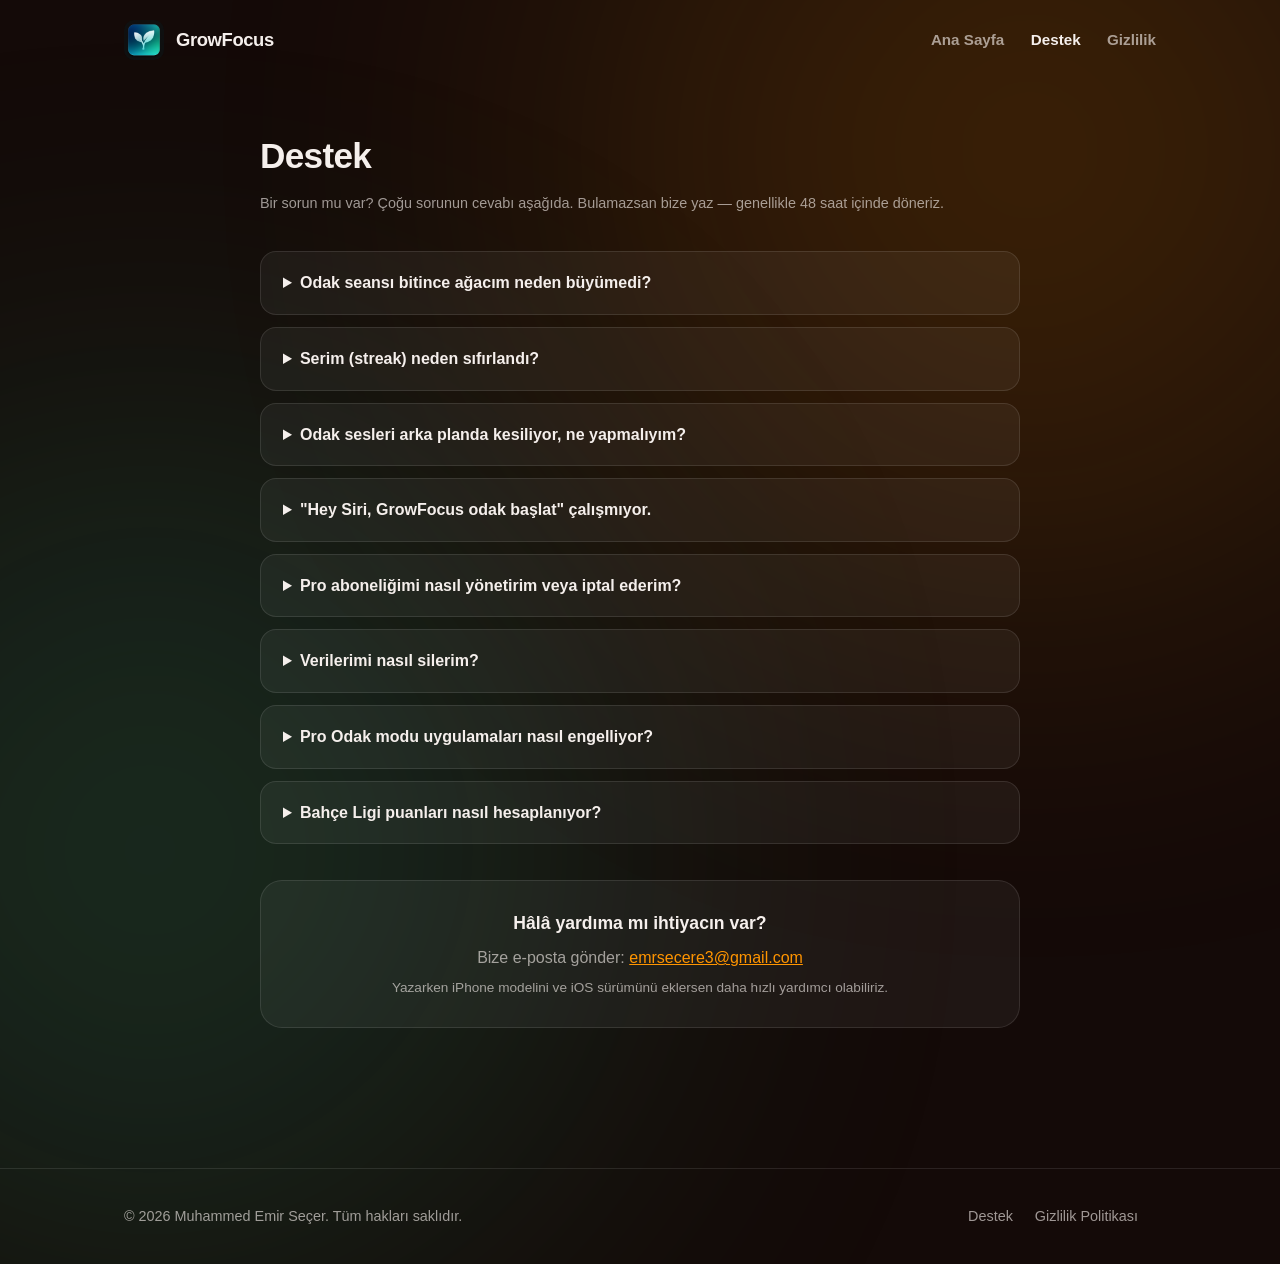
==== destek.html @ 47565175 "GrowFocus web sitesi: ana sayfa, destek, gizlilik politikası Co-Authored-By: Claude Fable 5 <noreply" ====
<!DOCTYPE html>
<html lang="tr">
<head>
<meta charset="UTF-8">
<meta name="viewport" content="width=device-width, initial-scale=1.0">
<title>Destek — GrowFocus</title>
<meta name="description" content="GrowFocus destek sayfası: sık sorulan sorular ve iletişim.">
<link rel="icon" href="assets/icon.png">
<link rel="stylesheet" href="style.css">
</head>
<body>
<div class="glow ember"></div>
<div class="glow leaf"></div>

<header class="wrap">
  <nav>
    <a class="brand" href="index.html"><img src="assets/icon.png" alt="GrowFocus"><span>GrowFocus</span></a>
    <div class="links">
      <a href="index.html">Ana Sayfa</a>
      <a href="destek.html" class="active">Destek</a>
      <a href="gizlilik.html">Gizlilik</a>
    </div>
  </nav>
</header>

<main class="wrap page">
  <h1>Destek</h1>
  <p class="updated">Bir sorun mu var? Çoğu sorunun cevabı aşağıda. Bulamazsan bize yaz — genellikle 48 saat içinde döneriz.</p>

  <div class="faq">
    <details>
      <summary>Odak seansı bitince ağacım neden büyümedi?</summary>
      <p>Ağacın dikilmesi için seansın tamamlanması gerekir. Seansı erken sıfırlarsan ağaç dikilmez. İnternet bağlantın yoksa seans cihazında saklanır ve bağlantı gelince bahçene işlenir.</p>
    </details>
    <details>
      <summary>Serim (streak) neden sıfırlandı?</summary>
      <p>Seri, arka arkaya her gün en az bir seans tamamlamana bağlıdır. Bir günü kaçırırsan seri yeniden başlar. Gün geçişleri cihazının saat dilimine göre hesaplanır.</p>
    </details>
    <details>
      <summary>Odak sesleri arka planda kesiliyor, ne yapmalıyım?</summary>
      <p>GrowFocus arka planda ses çalmayı destekler. Kesilme yaşarsan uygulamanın güncel sürümde olduğundan emin ol ve cihazını yeniden başlatmayı dene. Düşük Güç Modu bazı cihazlarda arka plan sesini etkileyebilir.</p>
    </details>
    <details>
      <summary>"Hey Siri, GrowFocus odak başlat" çalışmıyor.</summary>
      <p>Uygulamayı en az bir kez açtıktan sonra kısayollar Siri'ye kaydolur. Ayarlar → Siri ile Hızlı Başlat bölümünden başlatılacak süreyi seçebilirsin. Komut, uygulama açılmadan arka planda çalışır.</p>
    </details>
    <details>
      <summary>Pro aboneliğimi nasıl yönetirim veya iptal ederim?</summary>
      <p>Abonelikler Apple hesabın üzerinden yürür. iPhone'da Ayarlar → [Adın] → Abonelikler bölümünden yönetebilir veya iptal edebilirsin. İptal, mevcut dönemin sonunda geçerli olur.</p>
    </details>
    <details>
      <summary>Verilerimi nasıl silerim?</summary>
      <p>Uygulama içinden Profil → Ayarlar → Tehlikeli Bölge → "Hesabı sil" adımıyla hesabını ve tüm verilerini kalıcı olarak silebilirsin. Bu işlem geri alınamaz.</p>
    </details>
    <details>
      <summary>Pro Odak modu uygulamaları nasıl engelliyor?</summary>
      <p>Pro Odak, Apple'ın Ekran Süresi (Family Controls) iznini kullanır. İzni verdikten sonra engellenecek uygulamaları seçersin; odak sırasında bu uygulamalar kilitlenir. İzin verileri cihazında kalır.</p>
    </details>
    <details>
      <summary>Bahçe Ligi puanları nasıl hesaplanıyor?</summary>
      <p>Haftalık odak dakikaların bahçe puanına dönüşür. Her hafta yeni sezon başlar; puanına göre Filiz'den zirveye beş lig arasında ilerlersin.</p>
    </details>
  </div>

  <div class="contact-card">
    <b>Hâlâ yardıma mı ihtiyacın var?</b>
    <p style="margin-top:8px">Bize e-posta gönder: <a href="mailto:emrsecere3@gmail.com?subject=GrowFocus%20Destek">emrsecere3@gmail.com</a></p>
    <p style="font-size:0.85rem; margin-top:6px">Yazarken iPhone modelini ve iOS sürümünü eklersen daha hızlı yardımcı olabiliriz.</p>
  </div>
</main>

<footer>
  <div class="wrap">
    <div>© 2026 Muhammed Emir Seçer. Tüm hakları saklıdır.</div>
    <div>
      <a href="destek.html">Destek</a>
      <a href="gizlilik.html">Gizlilik Politikası</a>
    </div>
  </div>
</footer>
</body>
</html>
---- style.css ----
:root {
  --bg: #140a08;
  --bg2: #1e0f0a;
  --card: rgba(255, 255, 255, 0.05);
  --border: rgba(255, 255, 255, 0.10);
  --text: #f5efe c;
  --text: #f5efec;
  --muted: rgba(245, 239, 236, 0.62);
  --ember1: #ff9500;
  --ember2: #ff3b30;
  --leaf: #34d399;
  --radius: 22px;
  font-size: 16px;
}

* { margin: 0; padding: 0; box-sizing: border-box; }

body {
  background: var(--bg);
  color: var(--text);
  font-family: -apple-system, BlinkMacSystemFont, "SF Pro Rounded", "Segoe UI", Roboto, sans-serif;
  line-height: 1.6;
  overflow-x: hidden;
}

.glow {
  position: fixed;
  width: 900px; height: 900px;
  border-radius: 50%;
  filter: blur(180px);
  opacity: 0.16;
  pointer-events: none;
  z-index: 0;
}
.glow.ember { background: var(--ember1); top: -300px; right: -200px; }
.glow.leaf  { background: var(--leaf); bottom: -400px; left: -300px; }

main, header, footer { position: relative; z-index: 1; }

.wrap { max-width: 1080px; margin: 0 auto; padding: 0 24px; }

/* nav */
nav {
  display: flex; align-items: center; justify-content: space-between;
  padding: 20px 0;
}
nav .brand { display: flex; align-items: center; gap: 12px; text-decoration: none; color: var(--text); }
nav .brand img { width: 40px; height: 40px; border-radius: 10px; }
nav .brand span { font-weight: 800; font-size: 1.15rem; letter-spacing: -0.02em; }
nav .links a {
  color: var(--muted); text-decoration: none; margin-left: 22px; font-weight: 600; font-size: 0.95rem;
}
nav .links a:hover, nav .links a.active { color: var(--text); }

/* hero */
.hero { text-align: center; padding: 72px 0 48px; }
.hero img.appicon {
  width: 120px; height: 120px; border-radius: 28px;
  box-shadow: 0 24px 60px rgba(255, 149, 0, 0.25);
  margin-bottom: 28px;
}
.hero h1 {
  font-size: clamp(2.4rem, 6vw, 4rem);
  font-weight: 900; letter-spacing: -0.03em; line-height: 1.1;
}
.hero h1 .grad {
  background: linear-gradient(90deg, var(--ember1), var(--ember2));
  -webkit-background-clip: text; background-clip: text; color: transparent;
}
.hero p.sub {
  color: var(--muted); font-size: 1.2rem; max-width: 560px; margin: 18px auto 0;
}
.cta { margin-top: 34px; display: flex; gap: 14px; justify-content: center; flex-wrap: wrap; }
.btn {
  display: inline-block; padding: 14px 28px; border-radius: 999px;
  font-weight: 800; text-decoration: none; font-size: 1rem;
}
.btn.primary {
  background: linear-gradient(90deg, var(--ember1), var(--ember2));
  color: #fff; box-shadow: 0 10px 30px rgba(255, 90, 40, 0.35);
}
.btn.ghost { border: 1.5px solid var(--border); color: var(--text); background: var(--card); }
.badge-soon {
  display: inline-block; margin-top: 14px; color: var(--muted); font-size: 0.9rem; font-weight: 600;
}

/* stats band */
.stats {
  display: grid; grid-template-columns: repeat(auto-fit, minmax(150px, 1fr));
  gap: 16px; margin: 56px 0;
}
.stat {
  background: var(--card); border: 1px solid var(--border); border-radius: var(--radius);
  padding: 22px; text-align: center;
}
.stat b { display: block; font-size: 1.9rem; font-weight: 900; letter-spacing: -0.02em; }
.stat span { color: var(--muted); font-size: 0.85rem; font-weight: 600; text-transform: uppercase; letter-spacing: 0.08em; }

/* sections */
section { padding: 56px 0; }
section h2 {
  font-size: clamp(1.7rem, 4vw, 2.4rem); font-weight: 900; letter-spacing: -0.02em;
  text-align: center; margin-bottom: 12px;
}
section p.lead { color: var(--muted); text-align: center; max-width: 620px; margin: 0 auto 44px; font-size: 1.05rem; }

/* features */
.features { display: grid; grid-template-columns: repeat(auto-fit, minmax(250px, 1fr)); gap: 16px; }
.feature {
  background: var(--card); border: 1px solid var(--border); border-radius: var(--radius);
  padding: 26px;
}
.feature .ico {
  width: 46px; height: 46px; border-radius: 14px; display: flex; align-items: center; justify-content: center;
  font-size: 1.35rem; margin-bottom: 16px;
  background: linear-gradient(135deg, rgba(255,149,0,0.25), rgba(255,59,48,0.25));
}
.feature h3 { font-size: 1.08rem; font-weight: 800; margin-bottom: 6px; }
.feature p { color: var(--muted); font-size: 0.94rem; }

/* screenshots */
.shots {
  display: grid; grid-auto-flow: column; grid-auto-columns: 240px;
  gap: 18px; overflow-x: auto; padding: 8px 4px 20px;
  scroll-snap-type: x mandatory;
}
.shots img {
  width: 100%; border-radius: 18px; scroll-snap-align: start;
  border: 1px solid var(--border);
}

/* pro */
.pro-box {
  background: linear-gradient(135deg, rgba(255,149,0,0.12), rgba(255,59,48,0.10));
  border: 1px solid rgba(255,149,0,0.25); border-radius: var(--radius);
  padding: 40px; text-align: center;
}
.pro-box h2 { margin-bottom: 10px; }
.pro-box ul { list-style: none; margin: 20px 0 0; color: var(--muted); }
.pro-box li { margin: 6px 0; }

/* support & legal pages */
.page { padding: 48px 0 80px; max-width: 760px; margin: 0 auto; }
.page h1 { font-size: 2.2rem; font-weight: 900; letter-spacing: -0.02em; margin-bottom: 8px; }
.page p.updated { color: var(--muted); font-size: 0.9rem; margin-bottom: 36px; }
.page h2 { font-size: 1.3rem; font-weight: 800; margin: 34px 0 10px; text-align: left; }
.page p, .page li { color: var(--muted); }
.page ul { padding-left: 22px; margin: 10px 0; }
.page a { color: var(--ember1); }
.faq details {
  background: var(--card); border: 1px solid var(--border); border-radius: 16px;
  padding: 18px 22px; margin-bottom: 12px;
}
.faq summary { font-weight: 700; cursor: pointer; color: var(--text); }
.faq details p { margin-top: 10px; }
.contact-card {
  background: var(--card); border: 1px solid var(--border); border-radius: var(--radius);
  padding: 28px; margin-top: 36px; text-align: center;
}
.contact-card b { font-size: 1.1rem; }

footer {
  border-top: 1px solid var(--border); margin-top: 60px;
  padding: 36px 0; color: var(--muted); font-size: 0.9rem;
}
footer .wrap { display: flex; justify-content: space-between; flex-wrap: wrap; gap: 12px; }
footer a { color: var(--muted); text-decoration: none; margin-right: 18px; }
footer a:hover { color: var(--text); }

@media (max-width: 640px) {
  nav .links a { margin-left: 14px; font-size: 0.85rem; }
  .hero { padding: 48px 0 32px; }
}
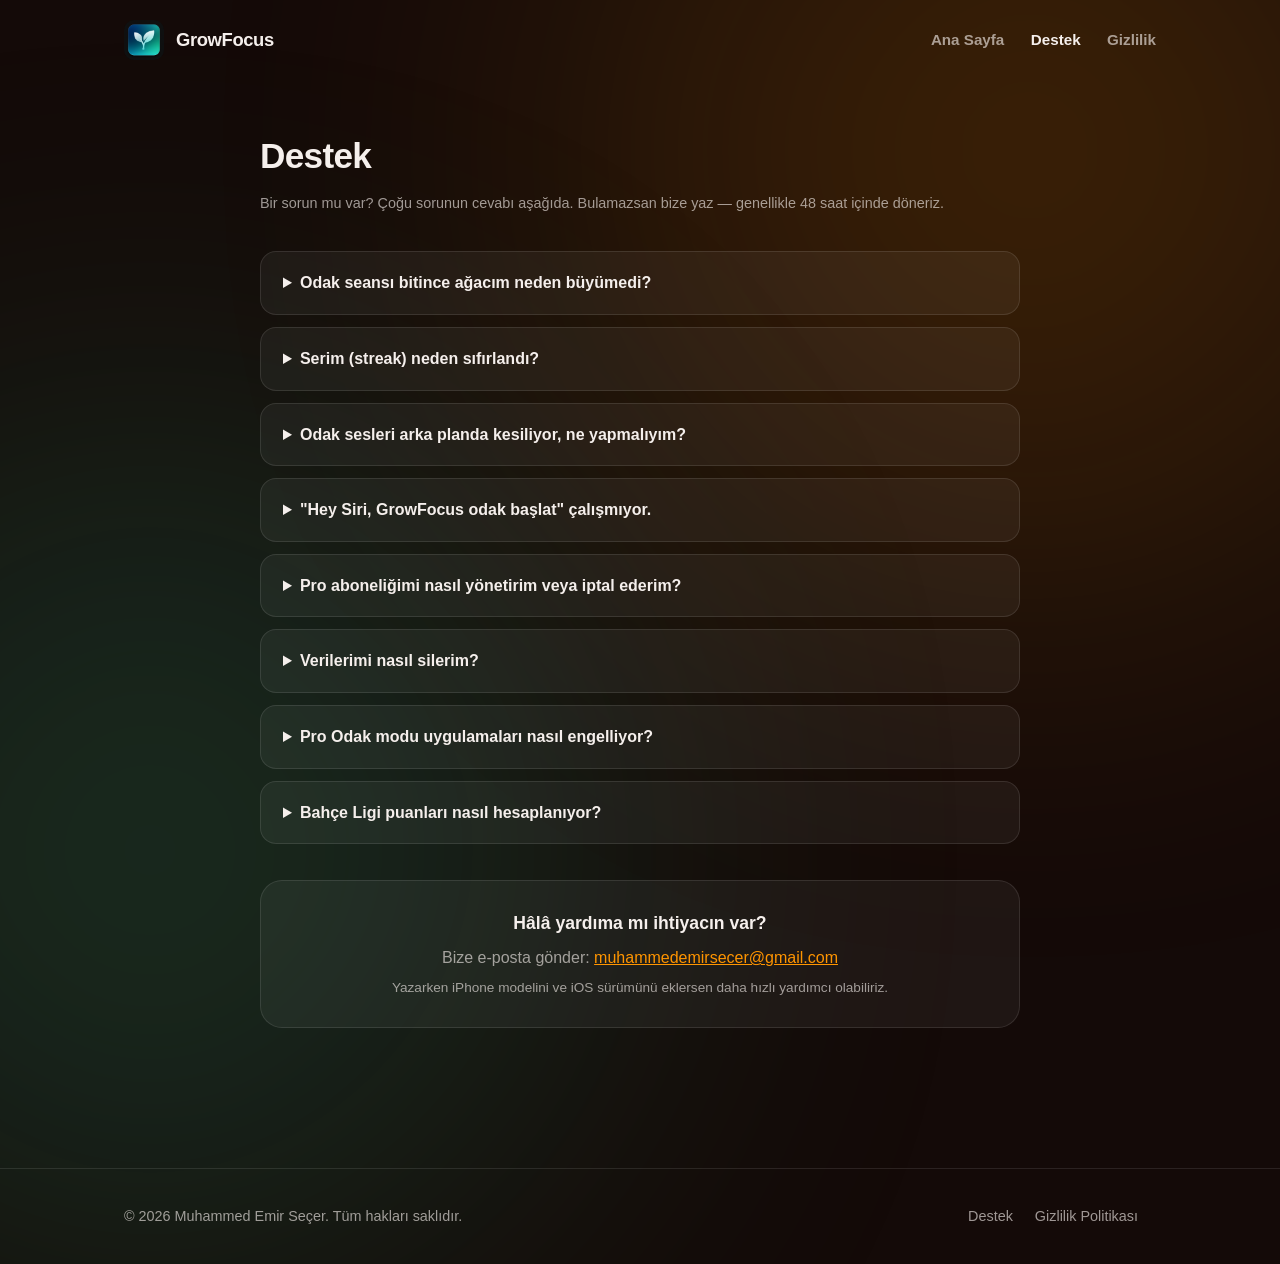
==== commit d6a4c7b6: "İletişim e-postasını güncelle Co-Authored-By: Claude Fable 5 <noreply@anthropic.com>" ====
--- a/destek.html
+++ b/destek.html
@@ -64,7 +64,7 @@
 
   <div class="contact-card">
     <b>Hâlâ yardıma mı ihtiyacın var?</b>
-    <p style="margin-top:8px">Bize e-posta gönder: <a href="mailto:emrsecere3@gmail.com?subject=GrowFocus%20Destek">emrsecere3@gmail.com</a></p>
+    <p style="margin-top:8px">Bize e-posta gönder: <a href="mailto:muhammedemirsecer@gmail.com?subject=GrowFocus%20Destek">muhammedemirsecer@gmail.com</a></p>
     <p style="font-size:0.85rem; margin-top:6px">Yazarken iPhone modelini ve iOS sürümünü eklersen daha hızlı yardımcı olabiliriz.</p>
   </div>
 </main>
